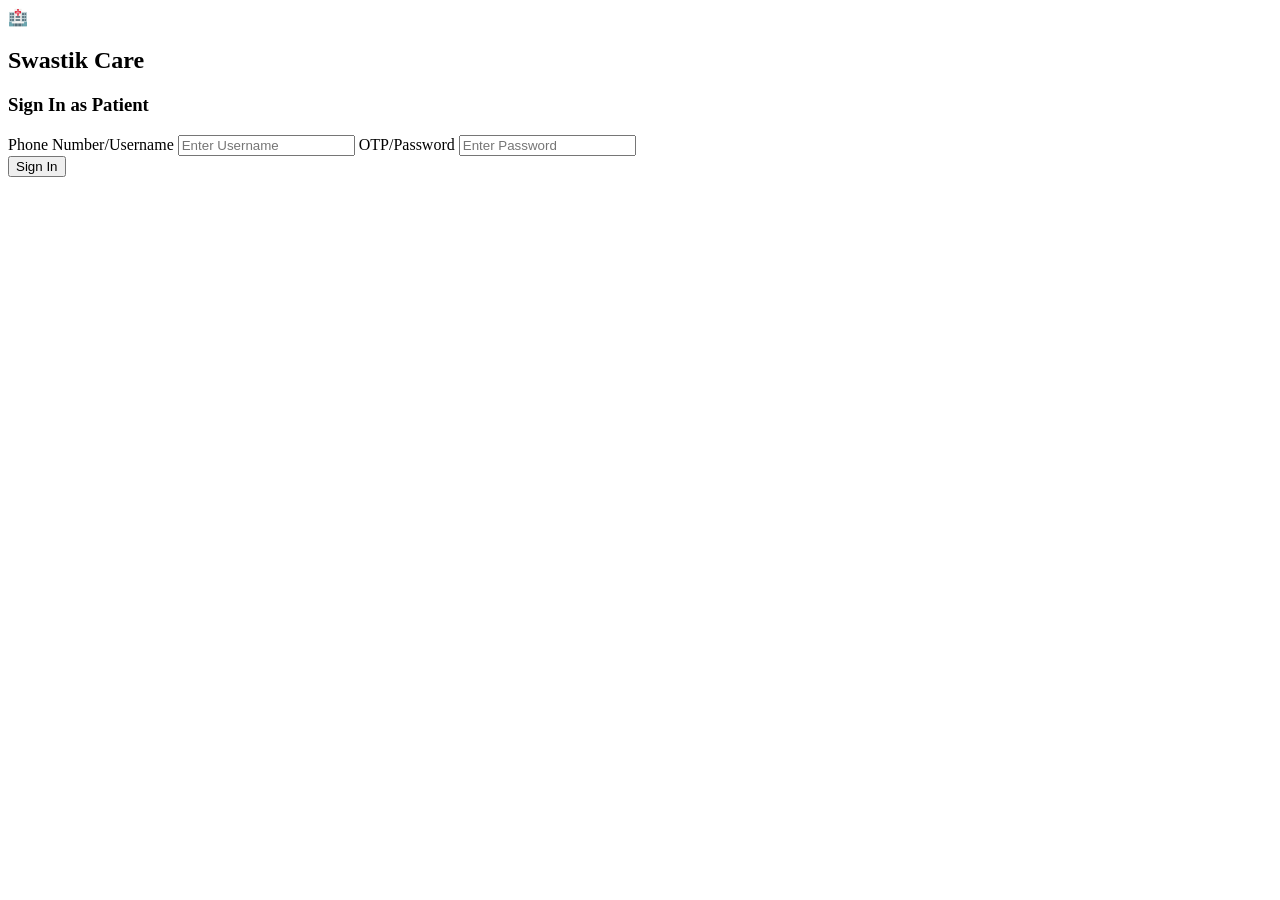
==== Login.html @ 0c3c4146 "Update and rename index.html to Login.html" ====
<!DOCTYPE html>
<html lang="en">
<head>
    <meta charset="UTF-8">
    <title>Login - Swastik Care</title>
    <link rel="stylesheet" href="style.css">
    <link rel="stylesheet" href="https://cdnjs.cloudflare.com/ajax/libs/font-awesome/6.0.0/css/all.min.css">
</head>
<body>
    <div class="mobile-frame">
        <div class="container">
            <div class="logo-area">🏥 <h2>Swastik Care</h2></div>
            <h3>Sign In as Patient</h3>
            <div class="input-group">
                <label>Phone Number/Username</label>
                <input type="text" id="userInput" class="input-field" placeholder="Enter Username">
                <label>OTP/Password</label>
                <input type="password" id="passInput" class="input-field" placeholder="Enter Password">
            </div>
            <button class="btn-main" onclick="validate()">Sign In</button>
            <p id="error" style="color:red; display:none; text-align:center; margin-top:10px;">Invalid Credentials!</p>
        </div>
    </div>
    <script>
        const validUsers = {
            "manish": "pandey", 
            "jayant": "raj123", 
            "farmer01": "khet123", 
            "hmp": "hmp", 
            "9876543210": "bihar2026"
        };
        function validate() {
            const u = document.getElementById('userInput').value;
            const p = document.getElementById('passInput').value;
            if(validUsers[u] === p) {
                localStorage.setItem("patientName", u);
                window.location.href = "index.html";
            } else {
                document.getElementById('error').style.display = "block";
            }
        }
    </script>
</body>
</html>
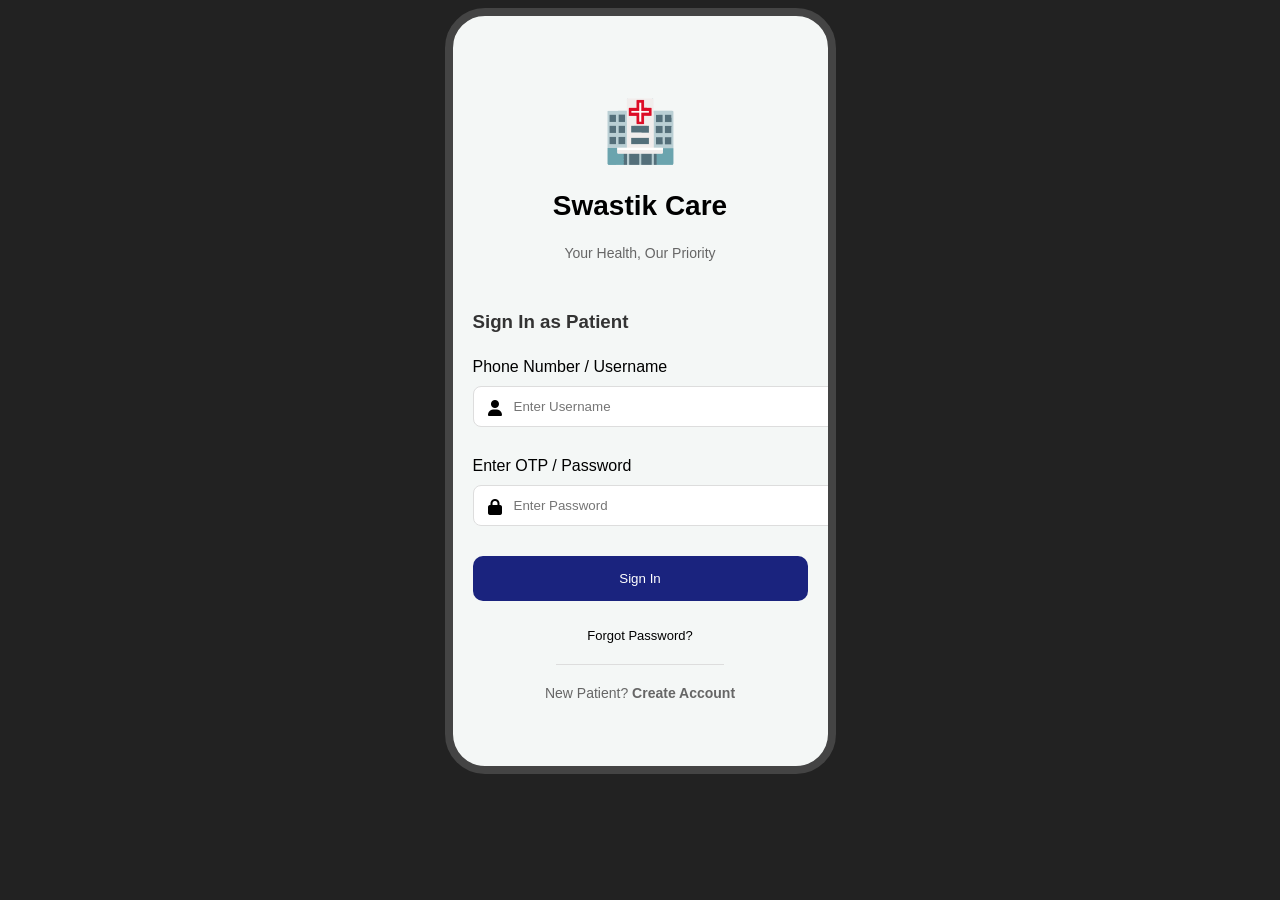
==== commit 11705d54: "Update Login.html" ====
--- a/Login.html
+++ b/Login.html
@@ -2,26 +2,83 @@
 <html lang="en">
 <head>
     <meta charset="UTF-8">
+    <meta name="viewport" content="width=device-width, initial-scale=1.0">
     <title>Login - Swastik Care</title>
+    <link rel="stylesheet" href="https://cdnjs.cloudflare.com/ajax/libs/font-awesome/6.0.0/css/all.min.css">
     <link rel="stylesheet" href="style.css">
-    <link rel="stylesheet" href="https://cdnjs.cloudflare.com/ajax/libs/font-awesome/6.0.0/css/all.min.css">
+    <style>
+        /* Specific login screen overrides */
+        .login-box {
+            margin-top: 50px;
+            animation: slideUp 0.6s ease-out;
+        }
+
+        .input-group {
+            margin-bottom: 20px;
+            position: relative;
+        }
+
+        .input-group i {
+            position: absolute;
+            left: 15px;
+            top: 42px;
+            color: var(--primary-teal);
+        }
+
+        .input-field {
+            padding-left: 40px !important;
+        }
+
+        @keyframes slideUp {
+            from { opacity: 0; transform: translateY(30px); }
+            to { opacity: 1; transform: translateY(0); }
+        }
+    </style>
 </head>
 <body>
+
     <div class="mobile-frame">
         <div class="container">
-            <div class="logo-area">🏥 <h2>Swastik Care</h2></div>
-            <h3>Sign In as Patient</h3>
-            <div class="input-group">
-                <label>Phone Number/Username</label>
-                <input type="text" id="userInput" class="input-field" placeholder="Enter Username">
-                <label>OTP/Password</label>
-                <input type="password" id="passInput" class="input-field" placeholder="Enter Password">
+            <div class="logo-area" style="text-align: center; margin-top: 60px;">
+                <div style="font-size: 60px; color: var(--primary-teal); margin-bottom: 10px;">🏥</div>
+                <h2 style="color: var(--secondary-blue); font-size: 28px;">Swastik Care</h2>
+                <p style="color: #666; font-size: 14px;">Your Health, Our Priority</p>
             </div>
-            <button class="btn-main" onclick="validate()">Sign In</button>
-            <p id="error" style="color:red; display:none; text-align:center; margin-top:10px;">Invalid Credentials!</p>
+
+            <div class="login-box">
+                <h3 style="margin-bottom: 25px; color: #333;">Sign In as Patient</h3>
+
+                <div class="input-group">
+                    <label class="input-label">Phone Number / Username</label>
+                    <i class="fa fa-user"></i>
+                    <input type="text" id="userInput" class="input-field" placeholder="Enter Username">
+                </div>
+
+                <div class="input-group">
+                    <label class="input-label">Enter OTP / Password</label>
+                    <i class="fa fa-lock"></i>
+                    <input type="password" id="passInput" class="input-field" placeholder="Enter Password">
+                </div>
+
+                <p id="errorMsg" style="color: #e74c3c; font-size: 13px; text-align: center; display: none; margin-bottom: 15px;">
+                    <i class="fa fa-exclamation-circle"></i> Invalid Username or Password!
+                </p>
+
+                <button class="btn-main" onclick="validateLogin()">Sign In</button>
+
+                <div style="text-align: center; margin-top: 25px;">
+                    <a href="Forgot-Password.html" style="color: var(--text-gray); font-size: 13px; text-decoration: none;">Forgot Password?</a>
+                    <hr style="margin: 20px auto; width: 50%; border: 0; border-top: 1px solid #ddd;">
+                    <p style="font-size: 14px; color: #666;">
+                        New Patient? <a href="Signup.html" style="color: var(--primary-teal); font-weight: bold; text-decoration: none;">Create Account</a>
+                    </p>
+                </div>
+            </div>
         </div>
     </div>
+
     <script>
+        // Credentials validation logic
         const validUsers = {
             "manish": "pandey", 
             "jayant": "raj123", 
@@ -29,16 +86,33 @@
             "hmp": "hmp", 
             "9876543210": "bihar2026"
         };
-        function validate() {
-            const u = document.getElementById('userInput').value;
-            const p = document.getElementById('passInput').value;
-            if(validUsers[u] === p) {
+
+        function validateLogin() {
+            const u = document.getElementById('userInput').value.trim();
+            const p = document.getElementById('passInput').value.trim();
+            const error = document.getElementById('errorMsg');
+
+            // Logic to check against our validUsers object
+            if (validUsers[u] && validUsers[u] === p) {
+                // Success: Save to localStorage for the Dashboard to use
                 localStorage.setItem("patientName", u);
+                // Redirect to main index
                 window.location.href = "index.html";
             } else {
-                document.getElementById('error').style.display = "block";
+                // Failure: Show error
+                error.style.display = "block";
+                // Simple shake effect (optional)
+                document.querySelector('.login-box').style.animation = "none";
+                setTimeout(() => { document.querySelector('.login-box').style.animation = "slideUp 0.3s"; }, 10);
             }
         }
+
+        // Allow 'Enter' key to login
+        document.addEventListener('keypress', function (e) {
+            if (e.key === 'Enter') {
+                validateLogin();
+            }
+        });
     </script>
 </body>
 </html>
--- a/style.css
+++ b/style.css
@@ -0,0 +1,17 @@
+:root {
+    --primary: #2d7a71;
+    --secondary: #1a237e;
+    --bg: #f4f7f6;
+}
+body { background: #222; display: flex; justify-content: center; font-family: sans-serif; }
+.mobile-frame { width: 375px; height: 750px; background: var(--bg); border: 8px solid #444; border-radius: 40px; position: relative; overflow: hidden; }
+.container { padding: 20px; }
+.btn-main { width: 100%; padding: 15px; background: var(--secondary); color: white; border: none; border-radius: 10px; cursor: pointer; }
+.input-field { width: 100%; padding: 12px; margin: 10px 0; border: 1px solid #ddd; border-radius: 8px; }
+.grid { display: grid; grid-template-columns: 1fr 1fr; gap: 15px; margin-top: 20px; }
+.card { padding: 20px; background: white; border-radius: 15px; text-align: center; box-shadow: 0 4px 6px rgba(0,0,0,0.1); cursor: pointer; }
+.blue { color: #1565c0; } .orange { color: #e65100; } .green { color: #2e7d32; } .purple { color: #7b1fa2; }
+.bottom-nav { position: absolute; bottom: 0; width: 100%; height: 60px; background: white; display: flex; justify-content: space-around; align-items: center; border-top: 1px solid #ddd; }
+.dr-item { padding: 15px; background: white; border-radius: 10px; margin-bottom: 10px; border: 2px solid transparent; }
+.dr-item.active { border-color: var(--primary); background: #e0f2f1; }
+.back-btn { background: none; border: none; font-size: 18px; cursor: pointer; margin-bottom: 15px; }
